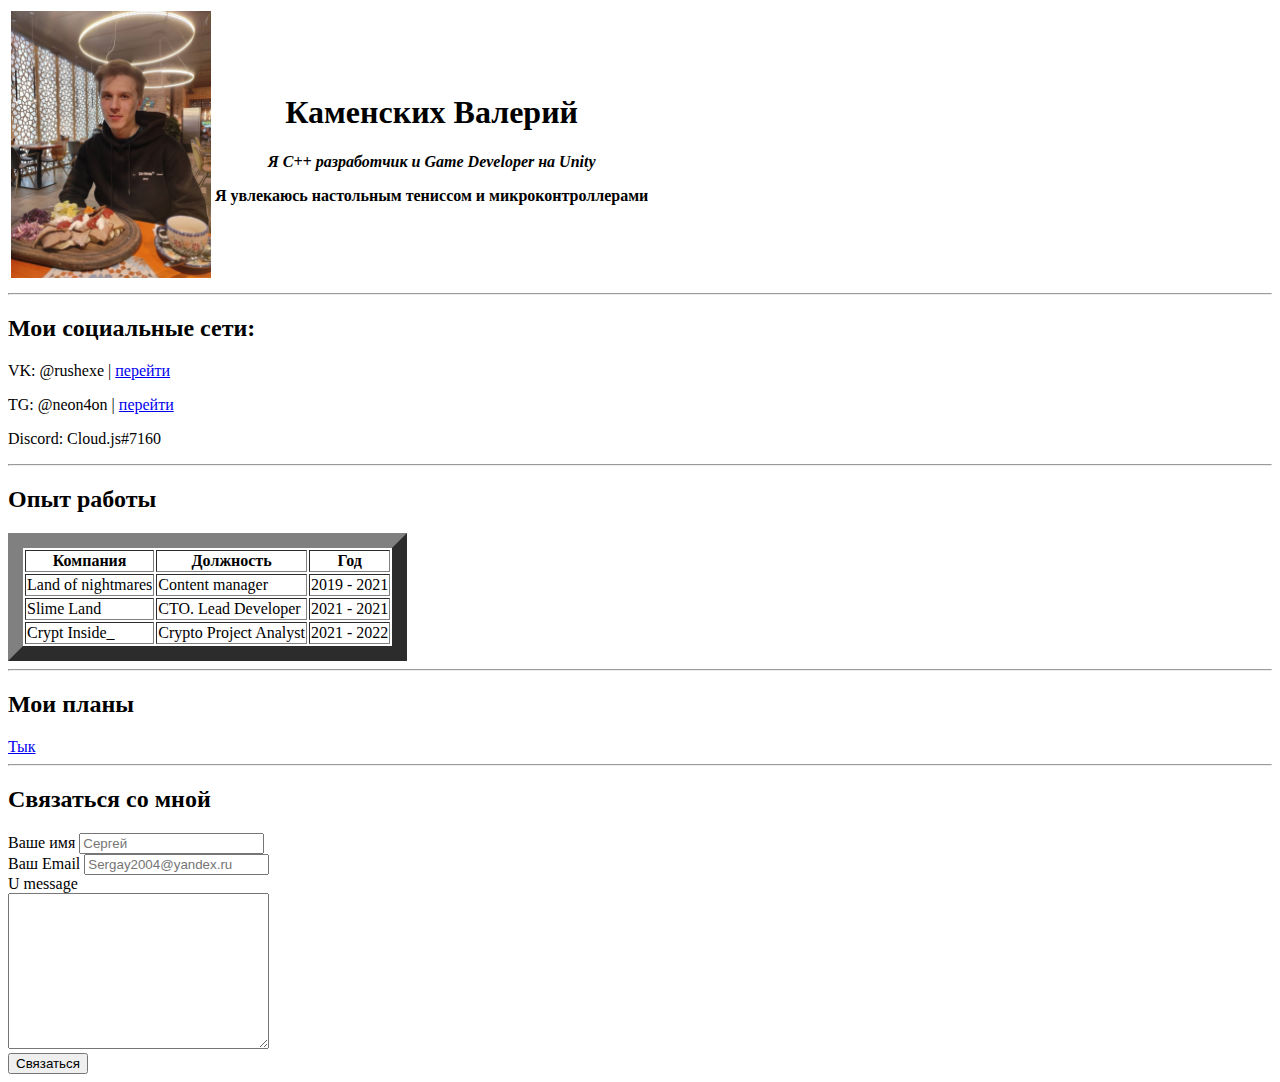
==== index.html @ 4c980566 "Add files via upload" ====
<!DOCTYPE html>
<html lang="en">
<head>
    <meta charset="UTF-8">
    <meta http-equiv="X-UA-Compatible" content="IE=edge">
    <meta name="viewport" content="width=device-width, initial-scale=1.0">
    <title>Каменских Валерий</title>
</head>
<body>
    <table>
        <tr>
            <th>
                <img src="Me.jpg" alt="Фото"
                width = "200"/>
            </th>
            <th>
                <h1>Каменских Валерий</h1>
                <p><em>Я C++ разработчик и Game Developer на Unity</em></p>
                <p>Я увлекаюсь <strong>настольным тениссом и микроконтроллерами</strong></p>
            </th>
        </tr>
    </table>

    <hr>

    <h2>Мои социальные сети:</h2>
    <p>VK: @rushexe | <a href="https://vk.com/rushexe" target="_blank">перейти</a></p>
    <p>TG: @neon4on | <a href="https://t.me/neon4on" target="_blank">перейти</a></p>
    <p>Discord: Cloud.js#7160</p>

    <hr>

    <h2>Опыт работы</h2>

    <table border = "15">
        <tr>
            <th>Компания</th>
            <th>Должность</th>
            <th>Год</th>
        </tr>
        <tr>
            <td>Land of nightmares</td>
            <td>Content manager</td>
            <td>2019 - 2021</td>  
        </tr>
        <tr>
            <td>Slime Land</td>
            <td>CTO. Lead Developer</td>
            <td>2021 - 2021</td>  
        </tr>
        <tr>
            <td>Crypt Inside_</td>
            <td>Crypto Project Analyst</td>
            <td>2021 - 2022</td>
        </tr>
    </table>

    <hr>

    <h2>Мои планы</h2>
    <a href="plan.html">Тык</a>

    <hr>

    <h2>Связаться со мной</h2>

    <form action="/">
        <label for="name">Ваше имя</label>
        <input type="text" id="name" placeholder="Сергей">

        <br>

        <label for="email">Ваш Email</label>
        <input type="text" id="email" placeholder="Sergay2004@yandex.ru">

        <br>

        <label for="text">U message</label>
        <br>
        <textarea name="text" id="text" cols="30" rows="10"></textarea>
        <br>

        <input type="submit" value="Связаться">
    </form>
</body>
</html>
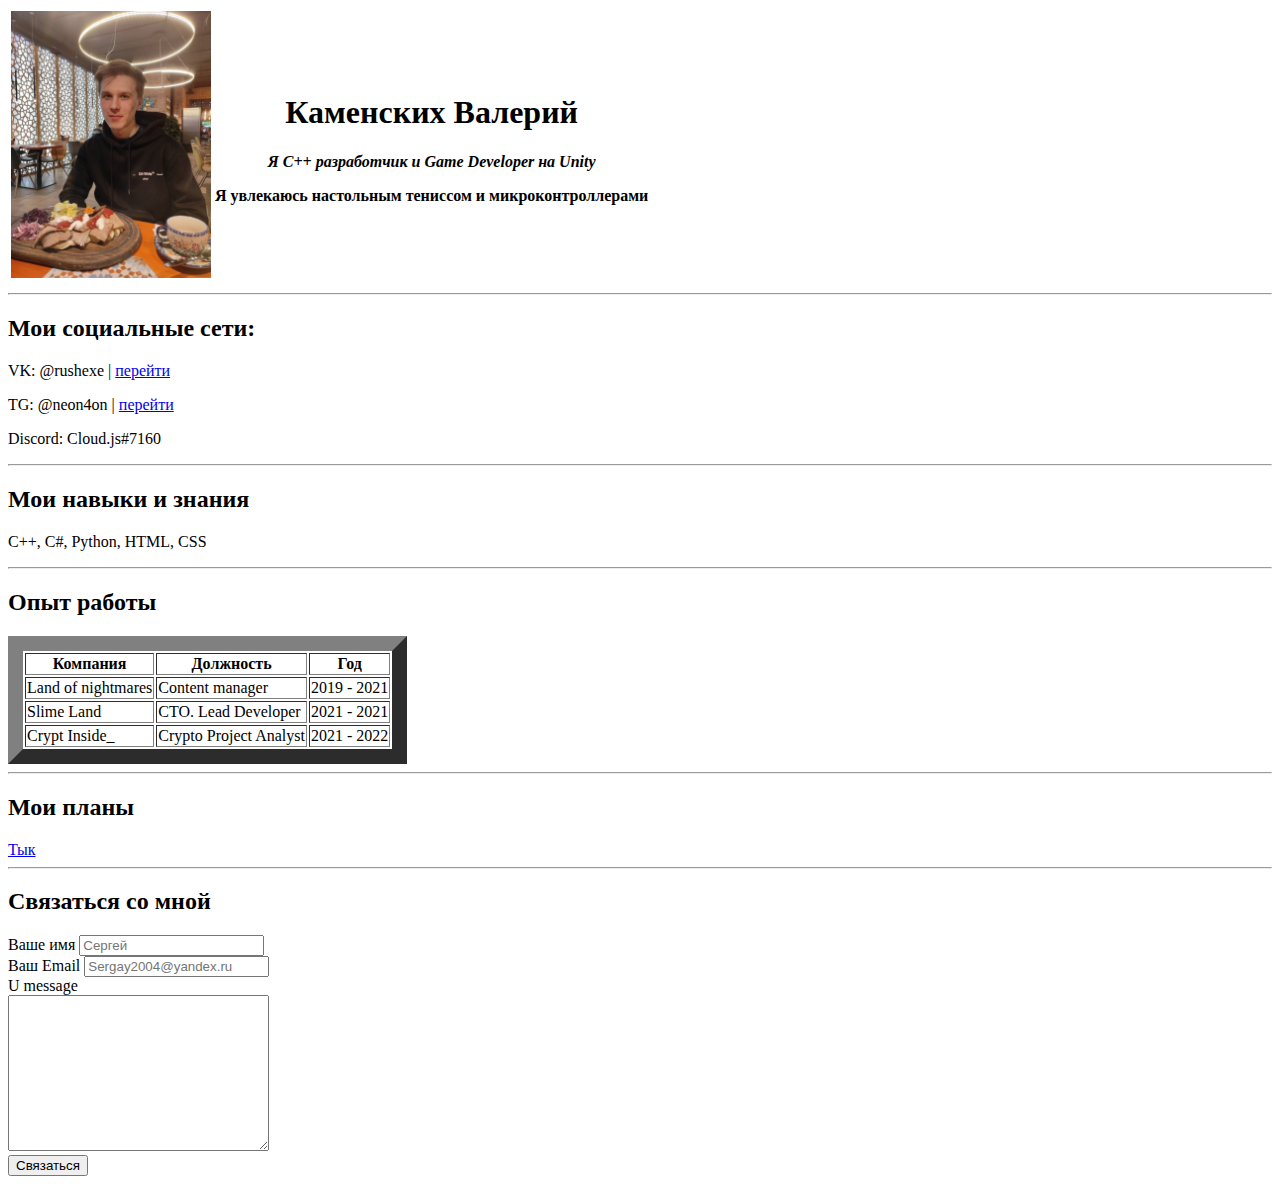
==== commit 3f2f87af: "Add files via upload" ====
--- a/index.html
+++ b/index.html
@@ -30,6 +30,10 @@
 
     <hr>
 
+    <h2>Мои навыки и знания</h2>
+    <p>C++, C#, Python, HTML, CSS</p>
+
+    <hr>
     <h2>Опыт работы</h2>
 
     <table border = "15">
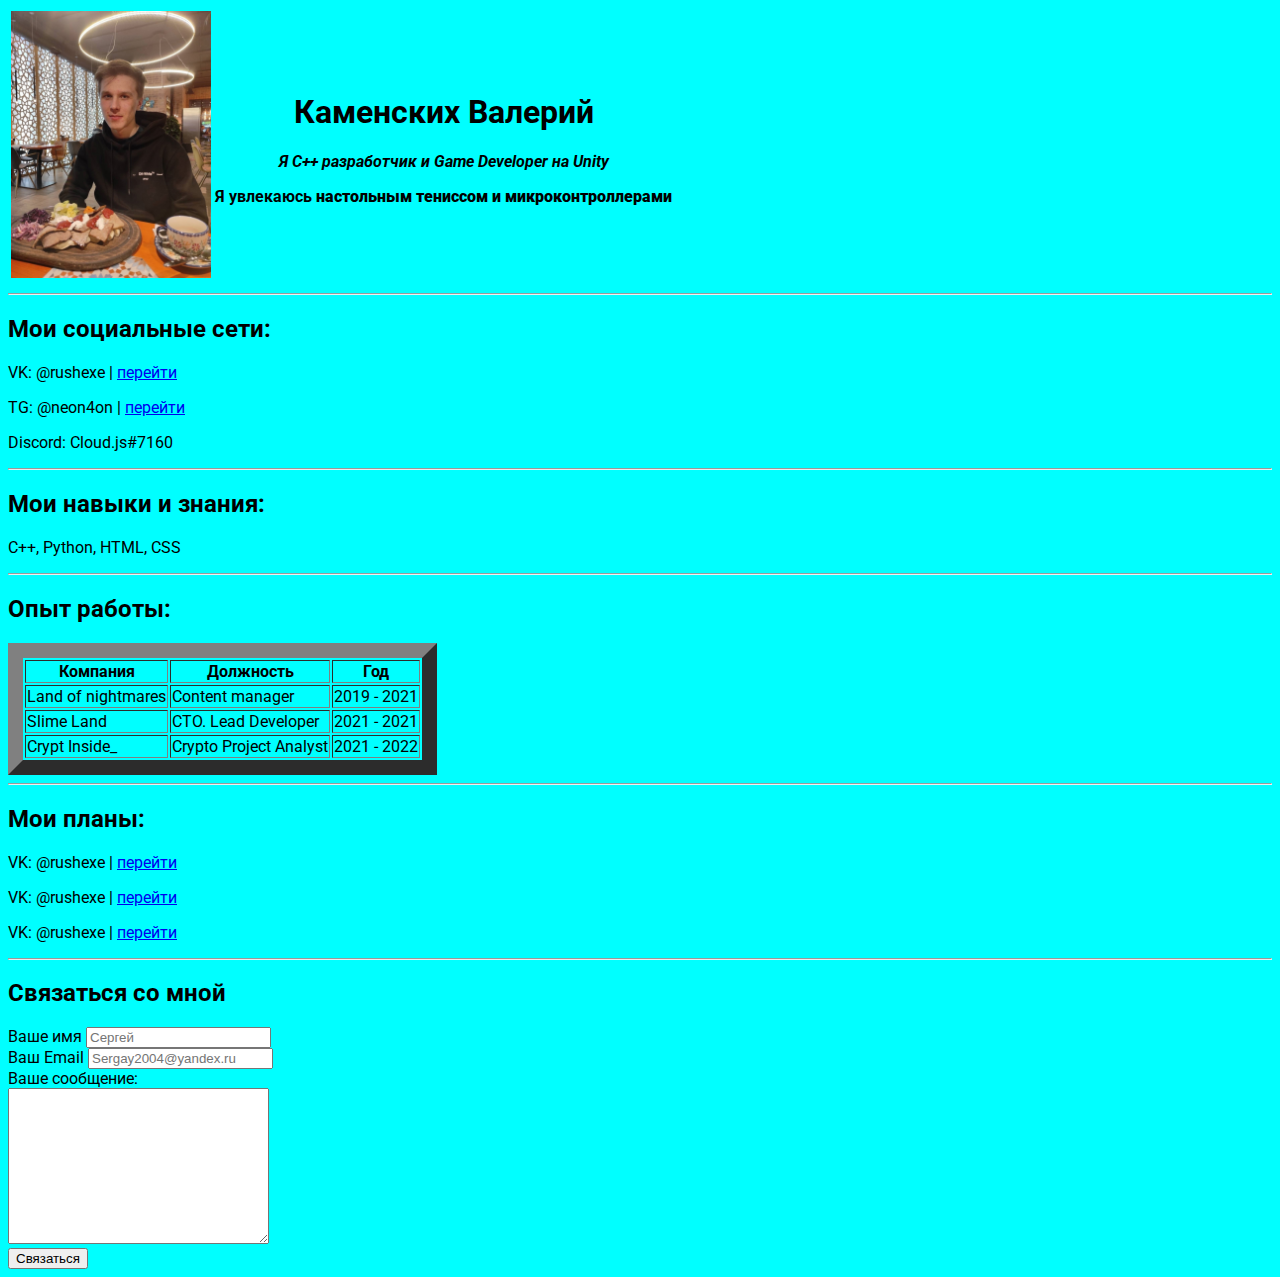
==== commit b58602ed: "Add files via upload" ====
--- a/index.html
+++ b/index.html
@@ -4,10 +4,11 @@
     <meta charset="UTF-8">
     <meta http-equiv="X-UA-Compatible" content="IE=edge">
     <meta name="viewport" content="width=device-width, initial-scale=1.0">
-    <title>Каменских Валерий</title>
+    <title>Kamenskikh CV</title>
+    <link rel="stylesheet" href="styless.css">
 </head>
 <body>
-    <table>
+    <table cellspaceing = "15">
         <tr>
             <th>
                 <img src="Me.jpg" alt="Фото"
@@ -30,11 +31,11 @@
 
     <hr>
 
-    <h2>Мои навыки и знания</h2>
-    <p>C++, C#, Python, HTML, CSS</p>
+    <h2>Мои навыки и знания:</h2>
+    <p>C++, Python, HTML, CSS</p>
 
     <hr>
-    <h2>Опыт работы</h2>
+    <h2>Опыт работы:</h2>
 
     <table border = "15">
         <tr>
@@ -61,8 +62,10 @@
 
     <hr>
 
-    <h2>Мои планы</h2>
-    <a href="plan.html">Тык</a>
+    <h2>Мои планы:</h2>
+    <p>VK: @rushexe | <a href="plan.html" target="_blank">перейти</a></p>
+    <p>VK: @rushexe | <a href="plan.html" target="_blank">перейти</a></p>
+    <p>VK: @rushexe | <a href="plan.html" target="_blank">перейти</a></p>
 
     <hr>
 
@@ -79,7 +82,7 @@
 
         <br>
 
-        <label for="text">U message</label>
+        <label for="text">Ваше сообщение:</label>
         <br>
         <textarea name="text" id="text" cols="30" rows="10"></textarea>
         <br>
--- a/styless.css
+++ b/styless.css
@@ -0,0 +1,10 @@
+@import url('https://fonts.googleapis.com/css2?family=Roboto&display=swap');
+body {
+    background-color: aqua;
+
+    font-size: 16px;
+    font-weight: normal;
+    font-family: 'Roboto', sans-serif;
+
+    
+}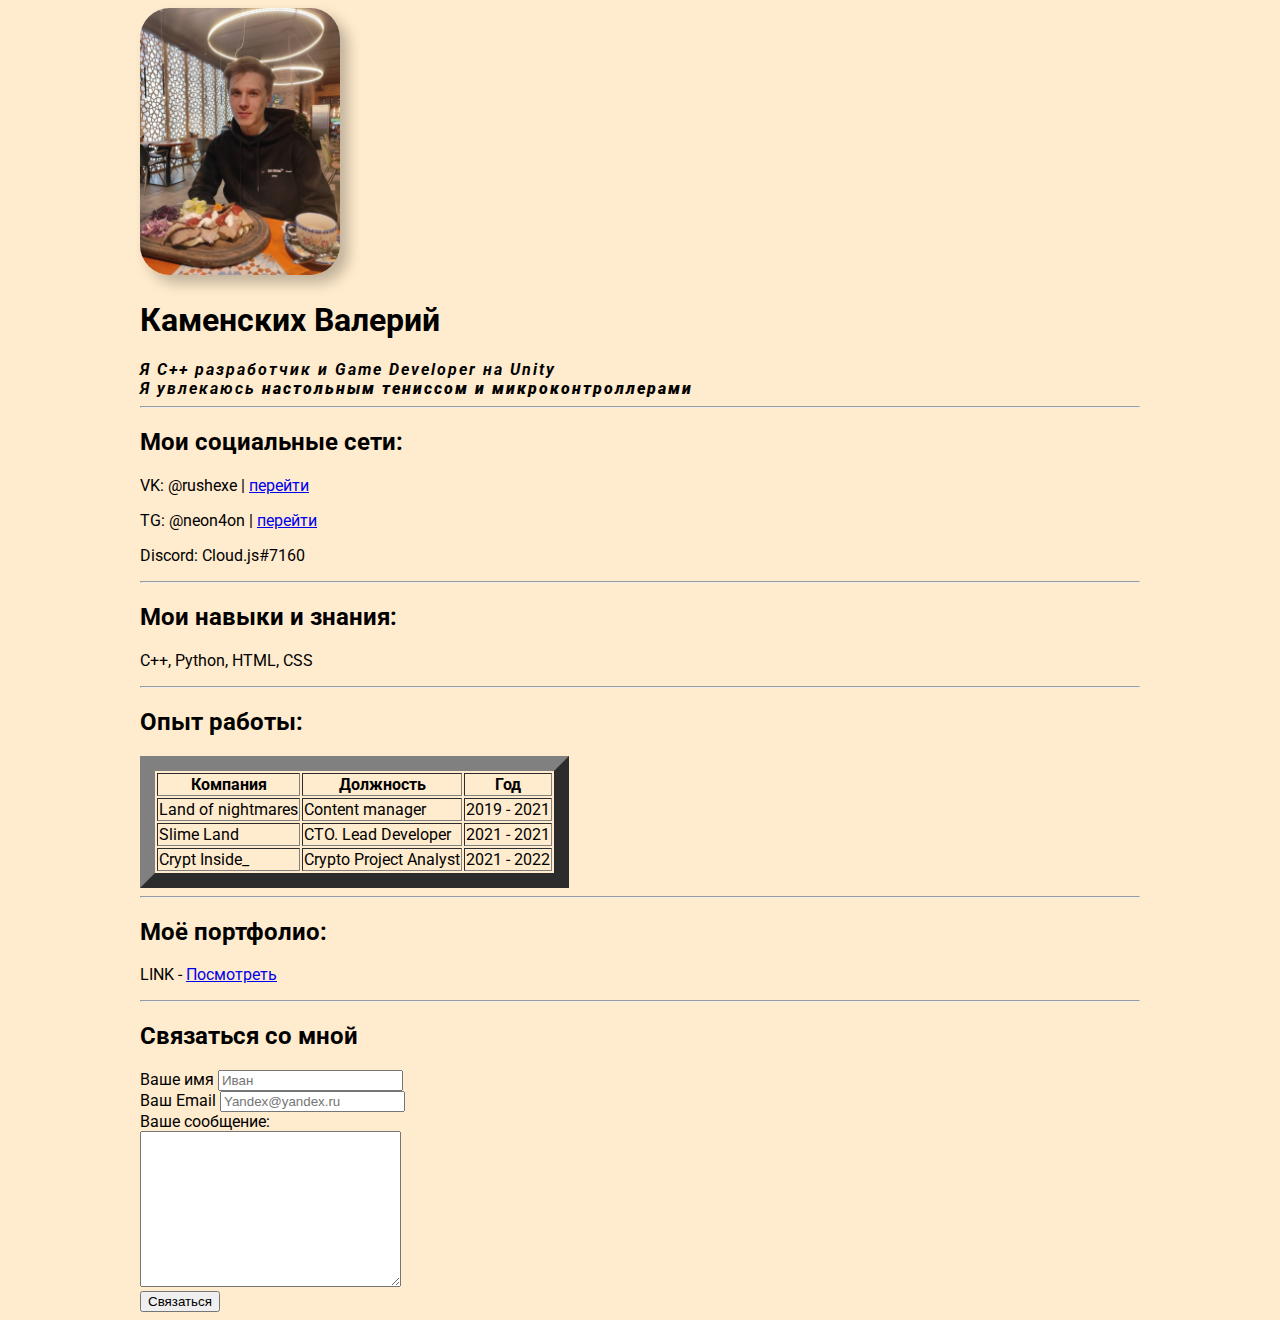
==== commit dd157152: "Add files via upload" ====
--- a/index.html
+++ b/index.html
@@ -8,86 +8,81 @@
     <link rel="stylesheet" href="styless.css">
 </head>
 <body>
-    <table cellspaceing = "15">
-        <tr>
-            <th>
-                <img src="Me.jpg" alt="Фото"
-                width = "200"/>
-            </th>
-            <th>
-                <h1>Каменских Валерий</h1>
-                <p><em>Я C++ разработчик и Game Developer на Unity</em></p>
-                <p>Я увлекаюсь <strong>настольным тениссом и микроконтроллерами</strong></p>
-            </th>
-        </tr>
-    </table>
+    <div class="container">
+        <div class = "info">
+            <img src="Me.jpg" alt="Фото"
+            class="avatar"/>
+            <h1>Каменских Валерий</h1>
+            <p><em>Я C++ разработчик и Game Developer на Unity</em></p>
+            <p>Я увлекаюсь <strong>настольным тениссом и микроконтроллерами</strong></p>            
+        </div>
 
-    <hr>
+        <hr>
 
-    <h2>Мои социальные сети:</h2>
-    <p>VK: @rushexe | <a href="https://vk.com/rushexe" target="_blank">перейти</a></p>
-    <p>TG: @neon4on | <a href="https://t.me/neon4on" target="_blank">перейти</a></p>
-    <p>Discord: Cloud.js#7160</p>
+        <div class = "social">
+            <h2>Мои социальные сети:</h2>
+            <p>VK: @rushexe | <a href="https://vk.com/rushexe" target="_blank">перейти</a></p>
+            <p>TG: @neon4on | <a href="https://t.me/neon4on" target="_blank">перейти</a></p>
+            <p>Discord: Cloud.js#7160</p>
+        </div>
+        <hr>
 
-    <hr>
+        <h2>Мои навыки и знания:</h2>
+        <p>C++, Python, HTML, CSS</p>
 
-    <h2>Мои навыки и знания:</h2>
-    <p>C++, Python, HTML, CSS</p>
+        <hr>
+        <h2>Опыт работы:</h2>
 
-    <hr>
-    <h2>Опыт работы:</h2>
+        <table border = "15">
+            <tr>
+                <th>Компания</th>
+                <th>Должность</th>
+                <th>Год</th>
+            </tr>
+            <tr>
+                <td>Land of nightmares</td>
+                <td>Content manager</td>
+                <td>2019 - 2021</td>  
+            </tr>
+            <tr>
+                <td>Slime Land</td>
+                <td>CTO. Lead Developer</td>
+                <td>2021 - 2021</td>  
+            </tr>
+            <tr>
+                <td>Crypt Inside_</td>
+                <td>Crypto Project Analyst</td>
+                <td>2021 - 2022</td>
+            </tr>
+        </table>
 
-    <table border = "15">
-        <tr>
-            <th>Компания</th>
-            <th>Должность</th>
-            <th>Год</th>
-        </tr>
-        <tr>
-            <td>Land of nightmares</td>
-            <td>Content manager</td>
-            <td>2019 - 2021</td>  
-        </tr>
-        <tr>
-            <td>Slime Land</td>
-            <td>CTO. Lead Developer</td>
-            <td>2021 - 2021</td>  
-        </tr>
-        <tr>
-            <td>Crypt Inside_</td>
-            <td>Crypto Project Analyst</td>
-            <td>2021 - 2022</td>
-        </tr>
-    </table>
+        <hr>
 
-    <hr>
+        <h2>Моё портфолио:</h2>
+        <p>LINK - <a href="https://neon4on.github.io/Site/" target="_blank">Посмотреть</a></p>
 
-    <h2>Мои планы:</h2>
-    <p>VK: @rushexe | <a href="plan.html" target="_blank">перейти</a></p>
-    <p>VK: @rushexe | <a href="plan.html" target="_blank">перейти</a></p>
-    <p>VK: @rushexe | <a href="plan.html" target="_blank">перейти</a></p>
+        <hr>
 
-    <hr>
+        <h2>Связаться со мной</h2>
 
-    <h2>Связаться со мной</h2>
+        <form action="/">
+            <label for="name">Ваше имя</label>
+            <input type="text" id="name" placeholder="Иван">
 
-    <form action="/">
-        <label for="name">Ваше имя</label>
-        <input type="text" id="name" placeholder="Сергей">
+            <br>
 
-        <br>
+            <label for="email">Ваш Email</label>
+            <input type="text" id="email" placeholder="Yandex@yandex.ru">
 
-        <label for="email">Ваш Email</label>
-        <input type="text" id="email" placeholder="Sergay2004@yandex.ru">
+            <br>
 
-        <br>
+            <label for="text">Ваше сообщение:</label>
+            <br>
+            <textarea name="text" id="text" cols="30" rows="10"></textarea>
+            <br>
 
-        <label for="text">Ваше сообщение:</label>
-        <br>
-        <textarea name="text" id="text" cols="30" rows="10"></textarea>
-        <br>
-
-        <input type="submit" value="Связаться">
-    </form>
+            <input type="submit" value="Связаться">
+        </form>
+    </div>
 </body>
 </html>--- a/styless.css
+++ b/styless.css
@@ -1,10 +1,33 @@
 @import url('https://fonts.googleapis.com/css2?family=Roboto&display=swap');
+
 body {
-    background-color: aqua;
+    background-color: blanchedalmond;
 
     font-size: 16px;
     font-weight: normal;
     font-family: 'Roboto', sans-serif;
+}
 
-    
+.avatar{
+    width: 200px;
+    border-radius: 30px;
+    box-shadow: 8px 8px 14px rgb(0 0 0 / 25%);
+}
+
+.info p{
+    margin: 0;
+    font-style: italic;
+    font-weight: bold;
+    text-decoration: none;
+    /* text-transform: capitalize; */
+    letter-spacing: 2px;
+}
+
+/* box model */
+.container{
+    max-width: 1000px;
+    margin: auto;
+}
+
+.social{
 }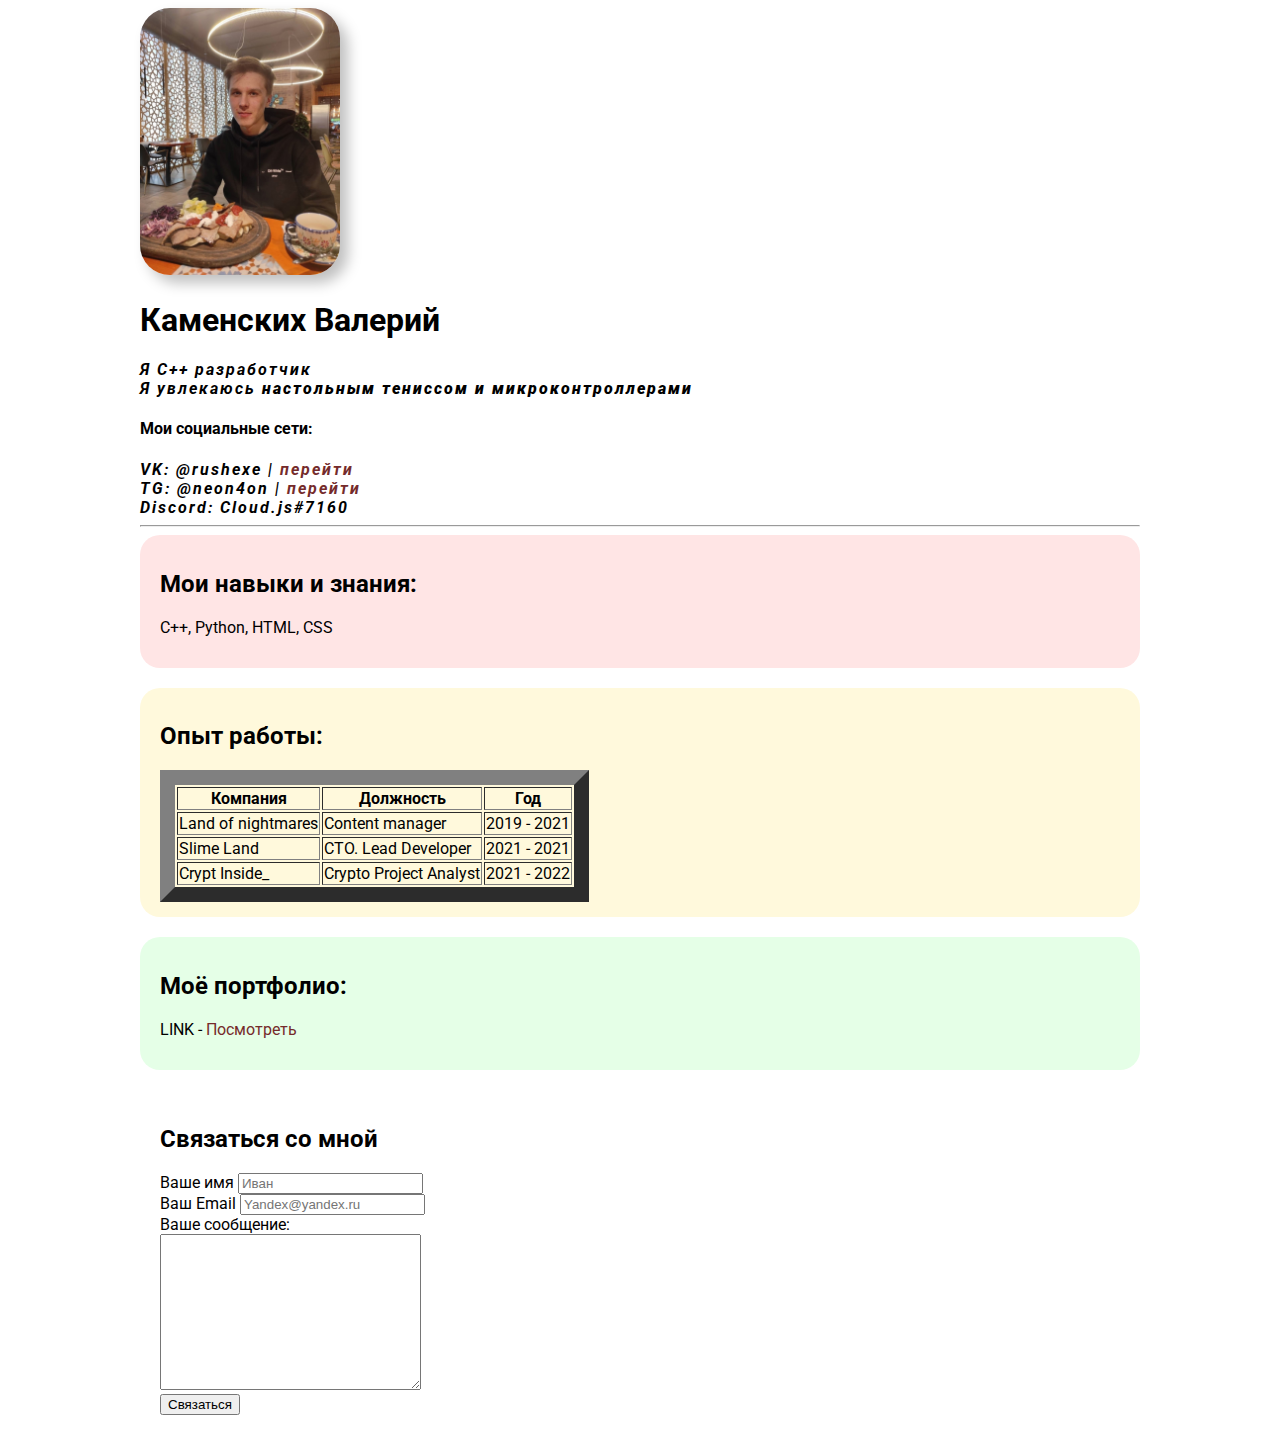
==== commit 05566646: "Add files via upload" ====
--- a/index.html
+++ b/index.html
@@ -13,76 +13,77 @@
             <img src="Me.jpg" alt="Фото"
             class="avatar"/>
             <h1>Каменских Валерий</h1>
-            <p><em>Я C++ разработчик и Game Developer на Unity</em></p>
-            <p>Я увлекаюсь <strong>настольным тениссом и микроконтроллерами</strong></p>            
+            <p><em>Я C++ разработчик</em></p>
+            <p>Я увлекаюсь <strong>настольным тениссом и микроконтроллерами</strong></p>    
+
+            <h4>Мои социальные сети:</h4>
+            <p>VK: @rushexe | <a href="https://vk.com/rushexe" target="_blank">перейти</a></p>
+            <p>TG: @neon4on | <a href="https://t.me/neon4on" target="_blank">перейти</a></p>
+            <p>Discord: Cloud.js#7160</p>       
         </div>
 
         <hr>
 
-        <div class = "social">
-            <h2>Мои социальные сети:</h2>
-            <p>VK: @rushexe | <a href="https://vk.com/rushexe" target="_blank">перейти</a></p>
-            <p>TG: @neon4on | <a href="https://t.me/neon4on" target="_blank">перейти</a></p>
-            <p>Discord: Cloud.js#7160</p>
+        <div class="card bg-red">
+            <h2>Мои навыки и знания:</h2>
+            <p>C++, Python, HTML, CSS</p>
         </div>
-        <hr>
 
-        <h2>Мои навыки и знания:</h2>
-        <p>C++, Python, HTML, CSS</p>
+        <div class="card bg-yellow">
+            <h2>Опыт работы:</h2>
 
-        <hr>
-        <h2>Опыт работы:</h2>
+            <table border = "15">
+                <tr>
+                    <th>Компания</th>
+                    <th>Должность</th>
+                    <th>Год</th>
+                </tr>
+                <tr>
+                    <td>Land of nightmares</td>
+                    <td>Content manager</td>
+                    <td>2019 - 2021</td>  
+                </tr>
+                <tr>
+                    <td>Slime Land</td>
+                    <td>CTO. Lead Developer</td>
+                    <td>2021 - 2021</td>  
+                </tr>
+                <tr>
+                    <td>Crypt Inside_</td>
+                    <td>Crypto Project Analyst</td>
+                    <td>2021 - 2022</td>
+                </tr>
+            </table>
 
-        <table border = "15">
-            <tr>
-                <th>Компания</th>
-                <th>Должность</th>
-                <th>Год</th>
-            </tr>
-            <tr>
-                <td>Land of nightmares</td>
-                <td>Content manager</td>
-                <td>2019 - 2021</td>  
-            </tr>
-            <tr>
-                <td>Slime Land</td>
-                <td>CTO. Lead Developer</td>
-                <td>2021 - 2021</td>  
-            </tr>
-            <tr>
-                <td>Crypt Inside_</td>
-                <td>Crypto Project Analyst</td>
-                <td>2021 - 2022</td>
-            </tr>
-        </table>
+        </div>
+        <div class="card bg-green">
+            <h2>Моё портфолио:</h2>
+            <p>LINK - <a href="https://neon4on.github.io/Site/" target="_blank">Посмотреть</a></p>
 
-        <hr>
+        </div>
+        <div class="card">
 
-        <h2>Моё портфолио:</h2>
-        <p>LINK - <a href="https://neon4on.github.io/Site/" target="_blank">Посмотреть</a></p>
+            <h2>Связаться со мной</h2>
 
-        <hr>
+            <form action="/">
+                <label for="name">Ваше имя</label>
+                <input type="text" id="name" placeholder="Иван">
 
-        <h2>Связаться со мной</h2>
+                <br>
 
-        <form action="/">
-            <label for="name">Ваше имя</label>
-            <input type="text" id="name" placeholder="Иван">
+                <label for="email">Ваш Email</label>
+                <input type="text" id="email" placeholder="Yandex@yandex.ru">
 
-            <br>
+                <br>
 
-            <label for="email">Ваш Email</label>
-            <input type="text" id="email" placeholder="Yandex@yandex.ru">
+                <label for="text">Ваше сообщение:</label>
+                <br>
+                <textarea name="text" id="text" cols="30" rows="10"></textarea>
+                <br>
 
-            <br>
-
-            <label for="text">Ваше сообщение:</label>
-            <br>
-            <textarea name="text" id="text" cols="30" rows="10"></textarea>
-            <br>
-
-            <input type="submit" value="Связаться">
-        </form>
+                <input type="submit" value="Связаться">
+            </form>
+        </div>
     </div>
 </body>
 </html>--- a/styless.css
+++ b/styless.css
@@ -1,11 +1,24 @@
 @import url('https://fonts.googleapis.com/css2?family=Roboto&display=swap');
 
 body {
-    background-color: blanchedalmond;
-
+    /* background-color: blanchedalmond; */
+    background-color: white;
     font-size: 16px;
     font-weight: normal;
     font-family: 'Roboto', sans-serif;
+}
+
+a {
+    color: rgb(117, 43, 43);
+    text-decoration: none;
+}
+
+a:hover {
+    text-decoration: underline;
+}
+
+a:active{
+    color: blue;
 }
 
 .avatar{
@@ -28,6 +41,20 @@
     max-width: 1000px;
     margin: auto;
 }
+.bg-yellow{
+    background: #fff9dc;
+}
 
-.social{
+.bg-green{
+    background: #e5ffe7;
+}
+
+.bg-red{
+    background: #ffe5e5;
+}
+
+.card {
+    padding: 15px 20px;
+    margin-bottom: 20px;
+    border-radius: 20px;
 }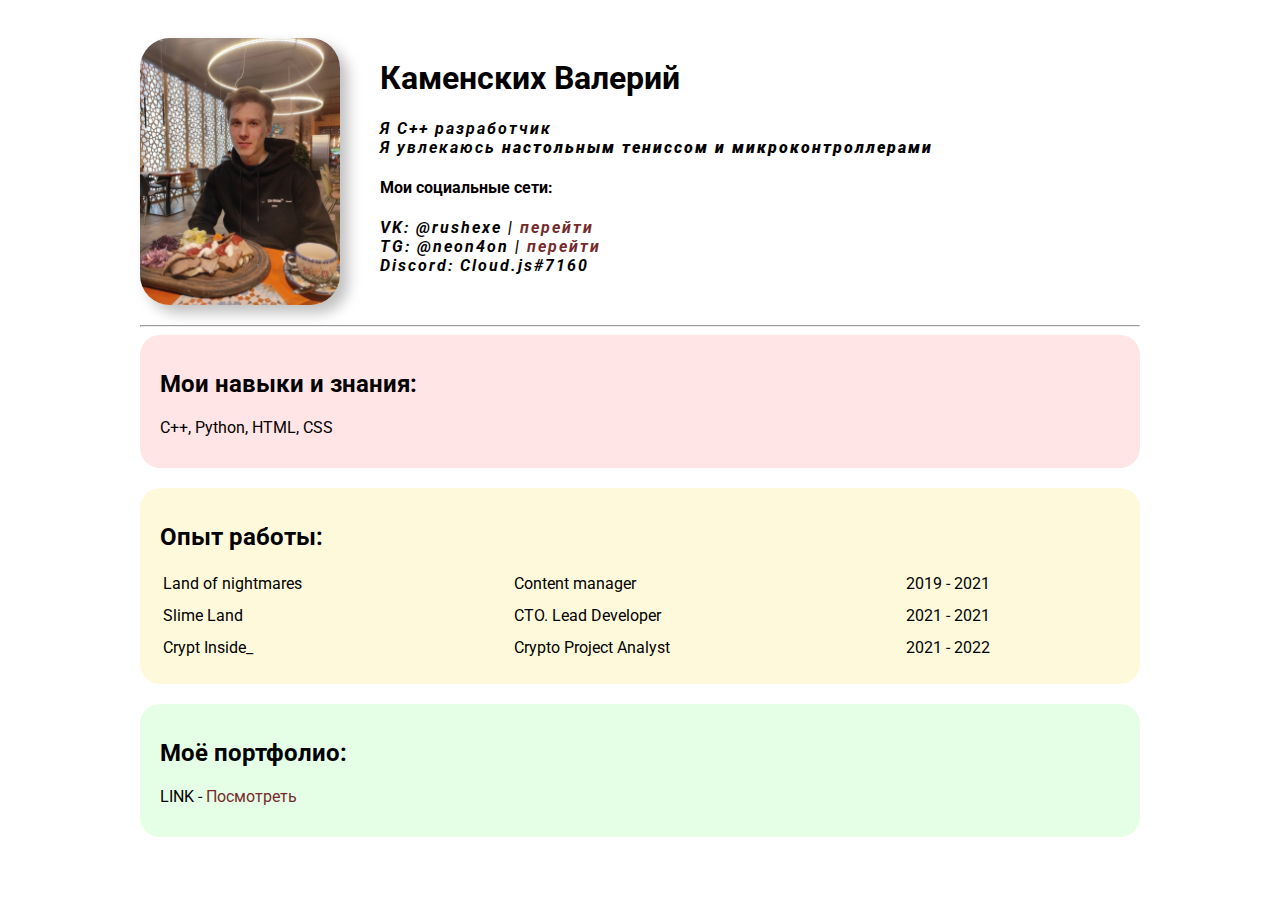
==== commit 1c9fecb5: "Add files via upload" ====
--- a/index.html
+++ b/index.html
@@ -12,14 +12,16 @@
         <div class = "info">
             <img src="Me.jpg" alt="Фото"
             class="avatar"/>
-            <h1>Каменских Валерий</h1>
-            <p><em>Я C++ разработчик</em></p>
-            <p>Я увлекаюсь <strong>настольным тениссом и микроконтроллерами</strong></p>    
+            <div class="info-text">
+                <h1>Каменских Валерий</h1>
+                <p><em>Я C++ разработчик</em></p>
+                <p>Я увлекаюсь <strong>настольным тениссом и микроконтроллерами</strong></p>    
 
-            <h4>Мои социальные сети:</h4>
-            <p>VK: @rushexe | <a href="https://vk.com/rushexe" target="_blank">перейти</a></p>
-            <p>TG: @neon4on | <a href="https://t.me/neon4on" target="_blank">перейти</a></p>
-            <p>Discord: Cloud.js#7160</p>       
+                <h4>Мои социальные сети:</h4>
+                <p>VK: @rushexe | <a href="https://vk.com/rushexe" target="_blank">перейти</a></p>
+                <p>TG: @neon4on | <a href="https://t.me/neon4on" target="_blank">перейти</a></p>
+                <p>Discord: Cloud.js#7160</p>       
+            </div>
         </div>
 
         <hr>
@@ -32,12 +34,7 @@
         <div class="card bg-yellow">
             <h2>Опыт работы:</h2>
 
-            <table border = "15">
-                <tr>
-                    <th>Компания</th>
-                    <th>Должность</th>
-                    <th>Год</th>
-                </tr>
+            <table class = "table">
                 <tr>
                     <td>Land of nightmares</td>
                     <td>Content manager</td>
@@ -59,30 +56,6 @@
         <div class="card bg-green">
             <h2>Моё портфолио:</h2>
             <p>LINK - <a href="https://neon4on.github.io/Site/" target="_blank">Посмотреть</a></p>
-
-        </div>
-        <div class="card">
-
-            <h2>Связаться со мной</h2>
-
-            <form action="/">
-                <label for="name">Ваше имя</label>
-                <input type="text" id="name" placeholder="Иван">
-
-                <br>
-
-                <label for="email">Ваш Email</label>
-                <input type="text" id="email" placeholder="Yandex@yandex.ru">
-
-                <br>
-
-                <label for="text">Ваше сообщение:</label>
-                <br>
-                <textarea name="text" id="text" cols="30" rows="10"></textarea>
-                <br>
-
-                <input type="submit" value="Связаться">
-            </form>
         </div>
     </div>
 </body>
--- a/styless.css
+++ b/styless.css
@@ -27,6 +27,21 @@
     box-shadow: 8px 8px 14px rgb(0 0 0 / 25%);
 }
 
+.info {
+    display: flex;
+    margin-bottom: 20px;
+}
+
+@media (max-width: 700px){
+    .info{
+        text-align: center;
+        display: block;
+    }
+}
+.info-text{
+    margin-left: 40px;
+}
+
 .info p{
     margin: 0;
     font-style: italic;
@@ -40,6 +55,7 @@
 .container{
     max-width: 1000px;
     margin: auto;
+    padding-top: 30px;
 }
 .bg-yellow{
     background: #fff9dc;
@@ -57,4 +73,13 @@
     padding: 15px 20px;
     margin-bottom: 20px;
     border-radius: 20px;
-}+}
+
+.table {
+    width: 100%;
+}
+.table td{
+    padding-bottom: 10px;
+}
+
+/* position */
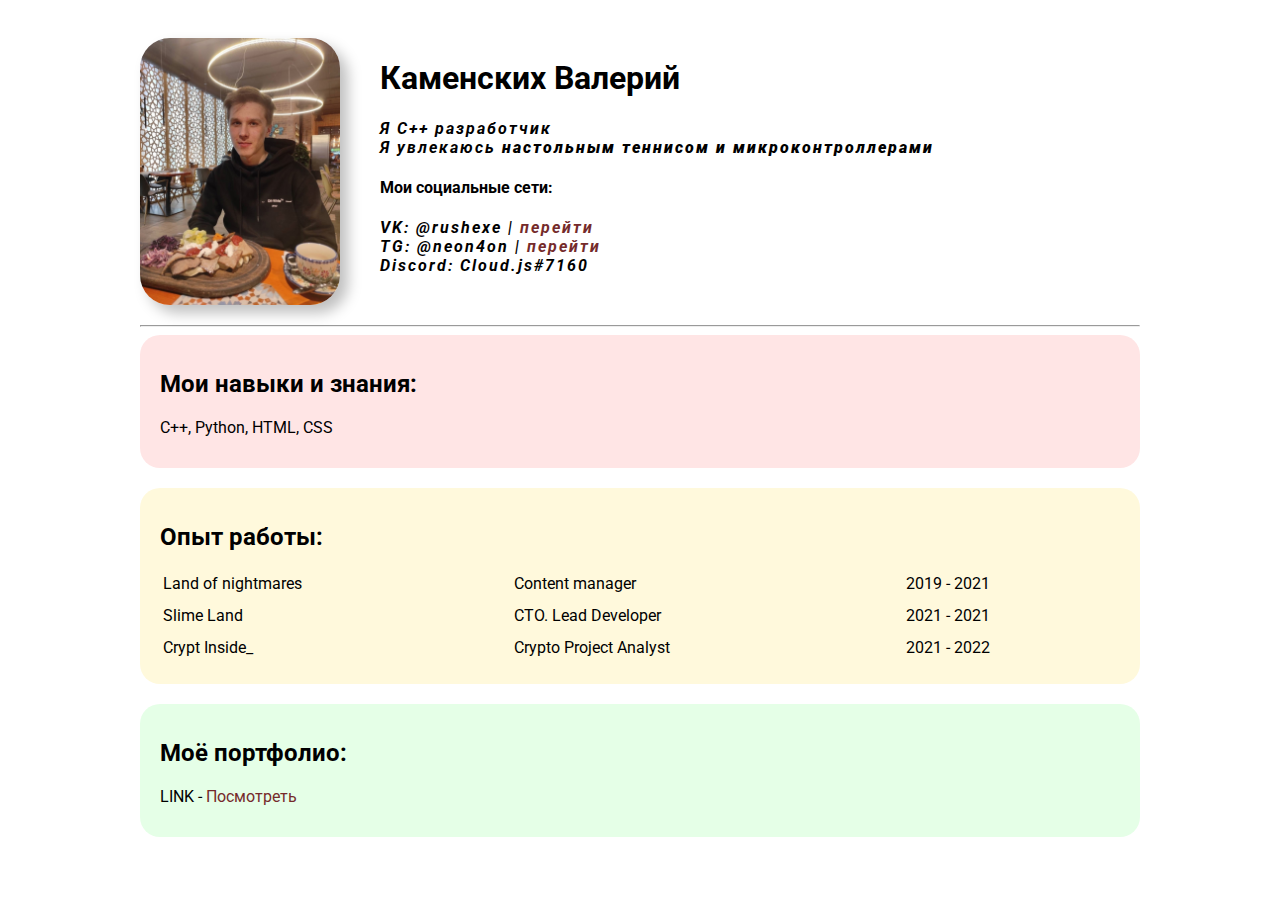
==== commit 87b4bbc1: "Update" ====
--- a/index.html
+++ b/index.html
@@ -15,7 +15,7 @@
             <div class="info-text">
                 <h1>Каменских Валерий</h1>
                 <p><em>Я C++ разработчик</em></p>
-                <p>Я увлекаюсь <strong>настольным тениссом и микроконтроллерами</strong></p>    
+                <p>Я увлекаюсь <strong>настольным теннисом и микроконтроллерами</strong></p>    
 
                 <h4>Мои социальные сети:</h4>
                 <p>VK: @rushexe | <a href="https://vk.com/rushexe" target="_blank">перейти</a></p>
@@ -59,4 +59,4 @@
         </div>
     </div>
 </body>
-</html>+</html>
